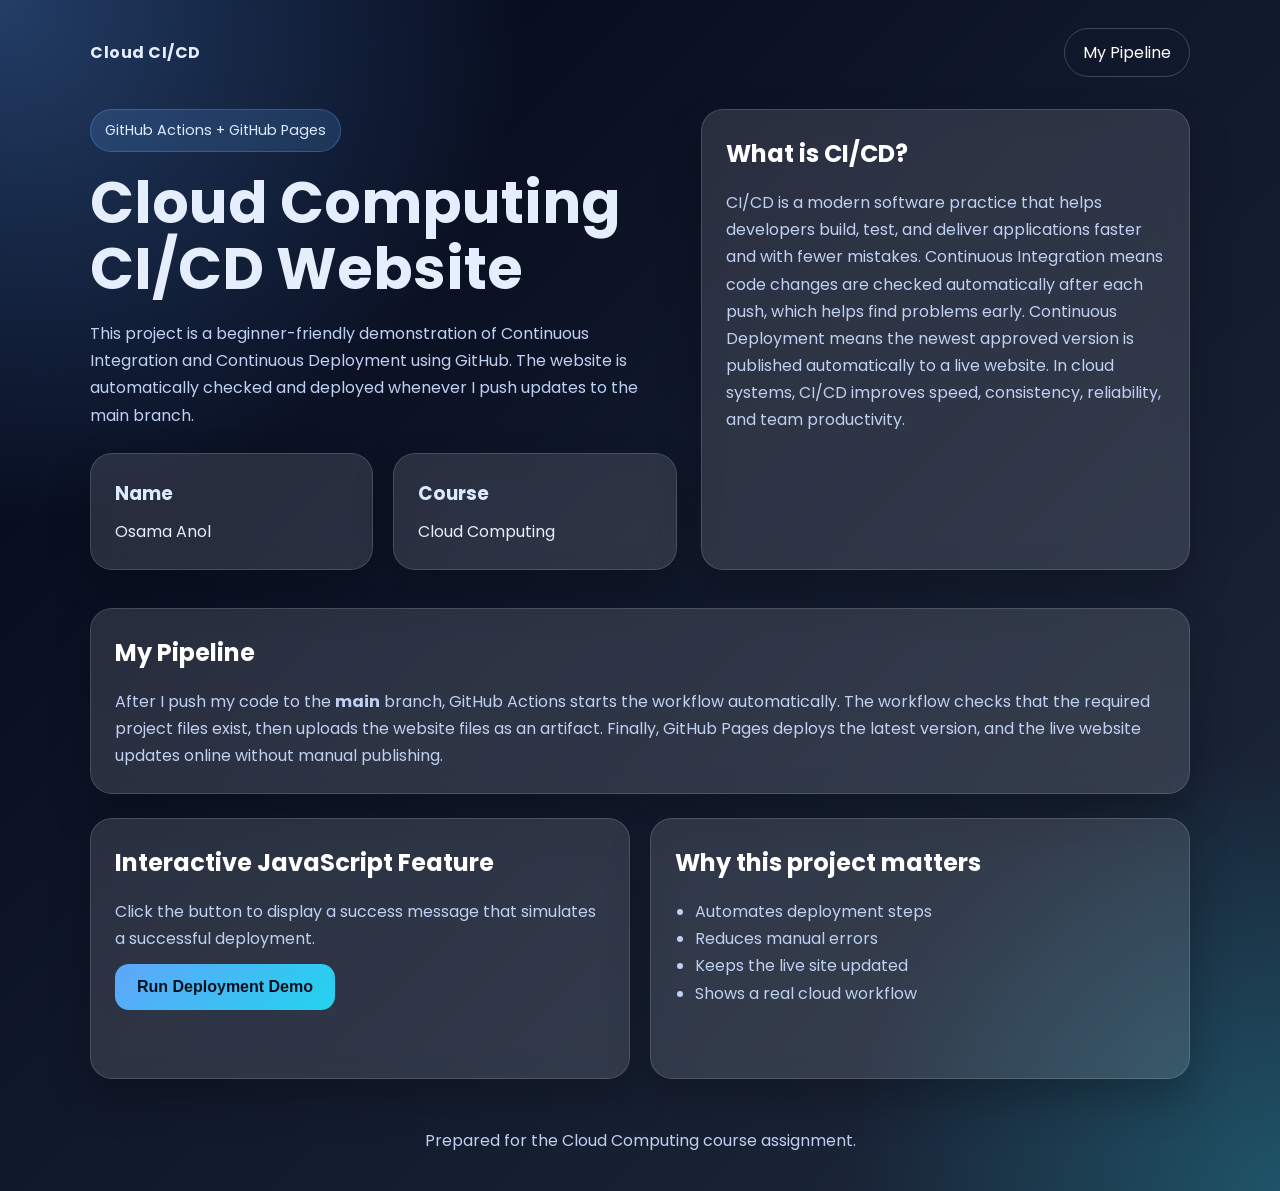
==== index.html @ fcd42b20 "Add files via upload" ====
<!DOCTYPE html>
<html lang="en">
<head>
  <meta charset="UTF-8" />
  <meta name="viewport" content="width=device-width, initial-scale=1.0" />
  <title>Cloud Computing CI/CD Assignment</title>
  <link rel="preconnect" href="https://fonts.googleapis.com">
  <link rel="preconnect" href="https://fonts.gstatic.com" crossorigin>
  <link href="https://fonts.googleapis.com/css2?family=Poppins:wght@300;400;600;700&display=swap" rel="stylesheet">
  <link rel="stylesheet" href="style.css" />
</head>
<body>
  <header class="hero">
    <nav class="topbar">
      <span class="logo"> Cloud CI/CD</span>
      <a href="#pipeline" class="nav-link">My Pipeline</a>
    </nav>

    <div class="hero-content">
      <div>
        <p class="badge">GitHub Actions + GitHub Pages</p>
        <h1>Cloud Computing CI/CD Website</h1>
        <p class="intro">
          This project is a beginner-friendly demonstration of Continuous Integration and
          Continuous Deployment using GitHub. The website is automatically checked and deployed
          whenever I push updates to the main branch.
        </p>
        <div class="meta-grid">
          <div class="card small-card">
            <h3>Name</h3>
            <p>Osama Anol</p>
          </div>
          <div class="card small-card">
            <h3>Course</h3>
            <p>Cloud Computing</p>
          </div>
        </div>
      </div>

      <div class="hero-box card">
        <h2>What is CI/CD?</h2>
        <p>
          CI/CD is a modern software practice that helps developers build, test, and deliver
          applications faster and with fewer mistakes. Continuous Integration means code changes
          are checked automatically after each push, which helps find problems early. Continuous
          Deployment means the newest approved version is published automatically to a live website.
          In cloud systems, CI/CD improves speed, consistency, reliability, and team productivity.
        </p>
      </div>
    </div>
  </header>

  <main class="container">
    <section id="pipeline" class="card section-card">
      <h2>My Pipeline</h2>
      <p>
        After I push my code to the <strong>main</strong> branch, GitHub Actions starts the workflow
        automatically. The workflow checks that the required project files exist, then uploads the
        website files as an artifact. Finally, GitHub Pages deploys the latest version, and the live
        website updates online without manual publishing.
      </p>
    </section>

    <section class="interactive-grid">
      <div class="card section-card">
        <h2>Interactive JavaScript Feature</h2>
        <p>
          Click the button to display a success message that simulates a successful deployment.
        </p>
        <button id="btn" class="action-btn">Run Deployment Demo</button>
        <p id="msg" class="message"></p>
      </div>

      <div class="card section-card info-panel">
        <h2>Why this project matters</h2>
        <ul>
          <li>Automates deployment steps</li>
          <li>Reduces manual errors</li>
          <li>Keeps the live site updated</li>
          <li>Shows a real cloud workflow</li>
        </ul>
      </div>
    </section>
  </main>

  <footer class="footer">
    <p>Prepared for the Cloud Computing course assignment.</p>
  </footer>

  <script src="script.js"></script>
</body>
</html>
---- style.css ----
:root {
  --bg: #0f172a;
  --panel: rgba(255, 255, 255, 0.12);
  --text: #e5eefc;
  --muted: #bfd0f2;
  --accent: #60a5fa;
  --accent-2: #22d3ee;
  --shadow: 0 20px 40px rgba(0, 0, 0, 0.25);
}

* {
  box-sizing: border-box;
  margin: 0;
  padding: 0;
}

html {
  scroll-behavior: smooth;
}

body {
  font-family: "Poppins", sans-serif;
  color: var(--text);
  background:
    radial-gradient(circle at top left, rgba(96, 165, 250, 0.35), transparent 30%),
    radial-gradient(circle at bottom right, rgba(34, 211, 238, 0.25), transparent 25%),
    linear-gradient(135deg, #020617, #0f172a 45%, #1e293b);
  min-height: 100vh;
  line-height: 1.7;
}

.hero,
.container,
.footer {
  width: min(1100px, 92%);
  margin: auto;
}

.hero {
  padding: 28px 0 10px;
}

.topbar {
  display: flex;
  justify-content: space-between;
  align-items: center;
  margin-bottom: 32px;
}

.logo {
  font-weight: 700;
  letter-spacing: 0.5px;
}

.nav-link,
.nav-link:visited {
  color: white;
  text-decoration: none;
  padding: 10px 18px;
  border: 1px solid rgba(255, 255, 255, 0.2);
  border-radius: 999px;
}

.hero-content {
  display: grid;
  grid-template-columns: 1.2fr 1fr;
  gap: 24px;
  align-items: stretch;
}

.badge {
  display: inline-block;
  background: rgba(96, 165, 250, 0.18);
  border: 1px solid rgba(96, 165, 250, 0.3);
  color: #dbeafe;
  padding: 8px 14px;
  border-radius: 999px;
  margin-bottom: 18px;
  font-size: 0.9rem;
}

h1 {
  font-size: clamp(2rem, 5vw, 3.6rem);
  line-height: 1.15;
  margin-bottom: 18px;
}

h2 {
  margin-bottom: 14px;
  color: white;
}

h3 {
  margin-bottom: 8px;
  color: #dbeafe;
}

.intro,
.section-card p,
.hero-box p,
li,
.footer p {
  color: var(--muted);
}

.meta-grid,
.interactive-grid {
  display: grid;
  grid-template-columns: repeat(2, 1fr);
  gap: 20px;
  margin-top: 24px;
}

.card {
  background: var(--panel);
  border: 1px solid rgba(255, 255, 255, 0.14);
  backdrop-filter: blur(12px);
  border-radius: 22px;
  box-shadow: var(--shadow);
}

.small-card,
.section-card,
.hero-box {
  padding: 24px;
}

.container {
  padding: 28px 0 20px;
}

.section-card {
  margin-bottom: 24px;
}

.info-panel ul {
  padding-left: 20px;
}

.action-btn {
  margin-top: 12px;
  background: linear-gradient(135deg, var(--accent), var(--accent-2));
  color: #03111f;
  border: none;
  padding: 14px 22px;
  border-radius: 14px;
  font-size: 1rem;
  font-weight: 700;
  cursor: pointer;
  transition: transform 0.2s ease, box-shadow 0.2s ease;
}

.action-btn:hover {
  transform: translateY(-2px);
  box-shadow: 0 12px 24px rgba(34, 211, 238, 0.25);
}

.message {
  margin-top: 16px;
  min-height: 28px;
  font-weight: 600;
  color: #fef08a;
}

.footer {
  padding: 4px 0 36px;
  text-align: center;
}

@media (max-width: 860px) {
  .hero-content,
  .interactive-grid,
  .meta-grid {
    grid-template-columns: 1fr;
  }

  .topbar {
    flex-direction: column;
    gap: 14px;
  }
}
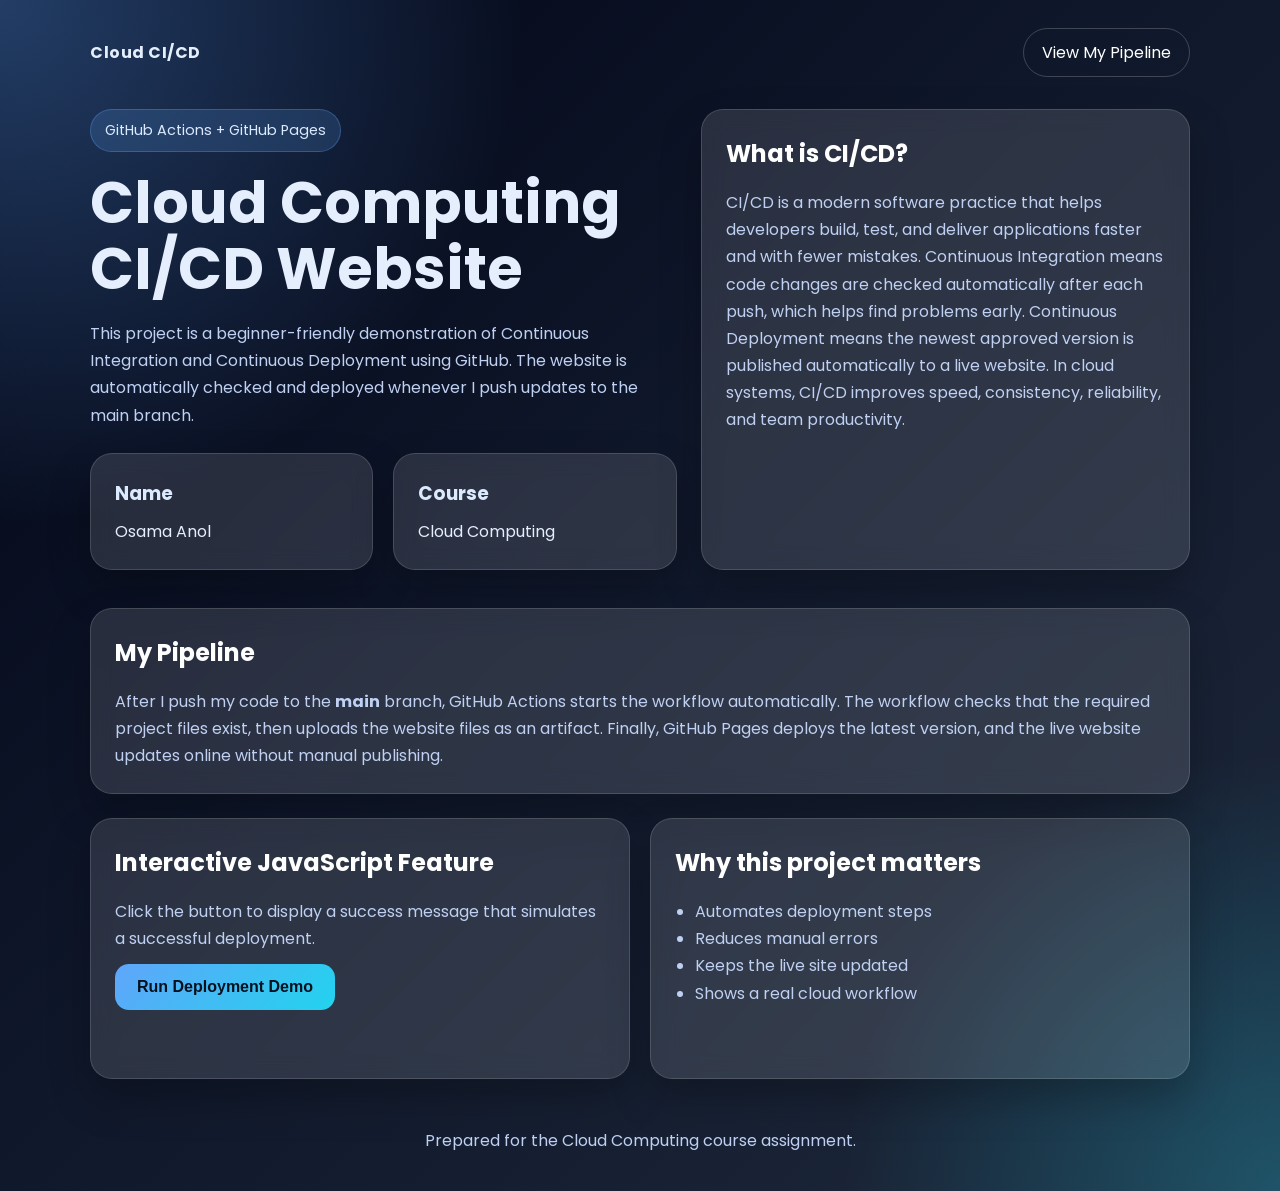
==== commit 547f2e7d: "Change link text from 'My Pipeline' to 'View My Pipeline'" ====
--- a/index.html
+++ b/index.html
@@ -13,7 +13,7 @@
   <header class="hero">
     <nav class="topbar">
       <span class="logo"> Cloud CI/CD</span>
-      <a href="#pipeline" class="nav-link">My Pipeline</a>
+      <a href="#pipeline" class="nav-link">View My Pipeline</a>
     </nav>
 
     <div class="hero-content">
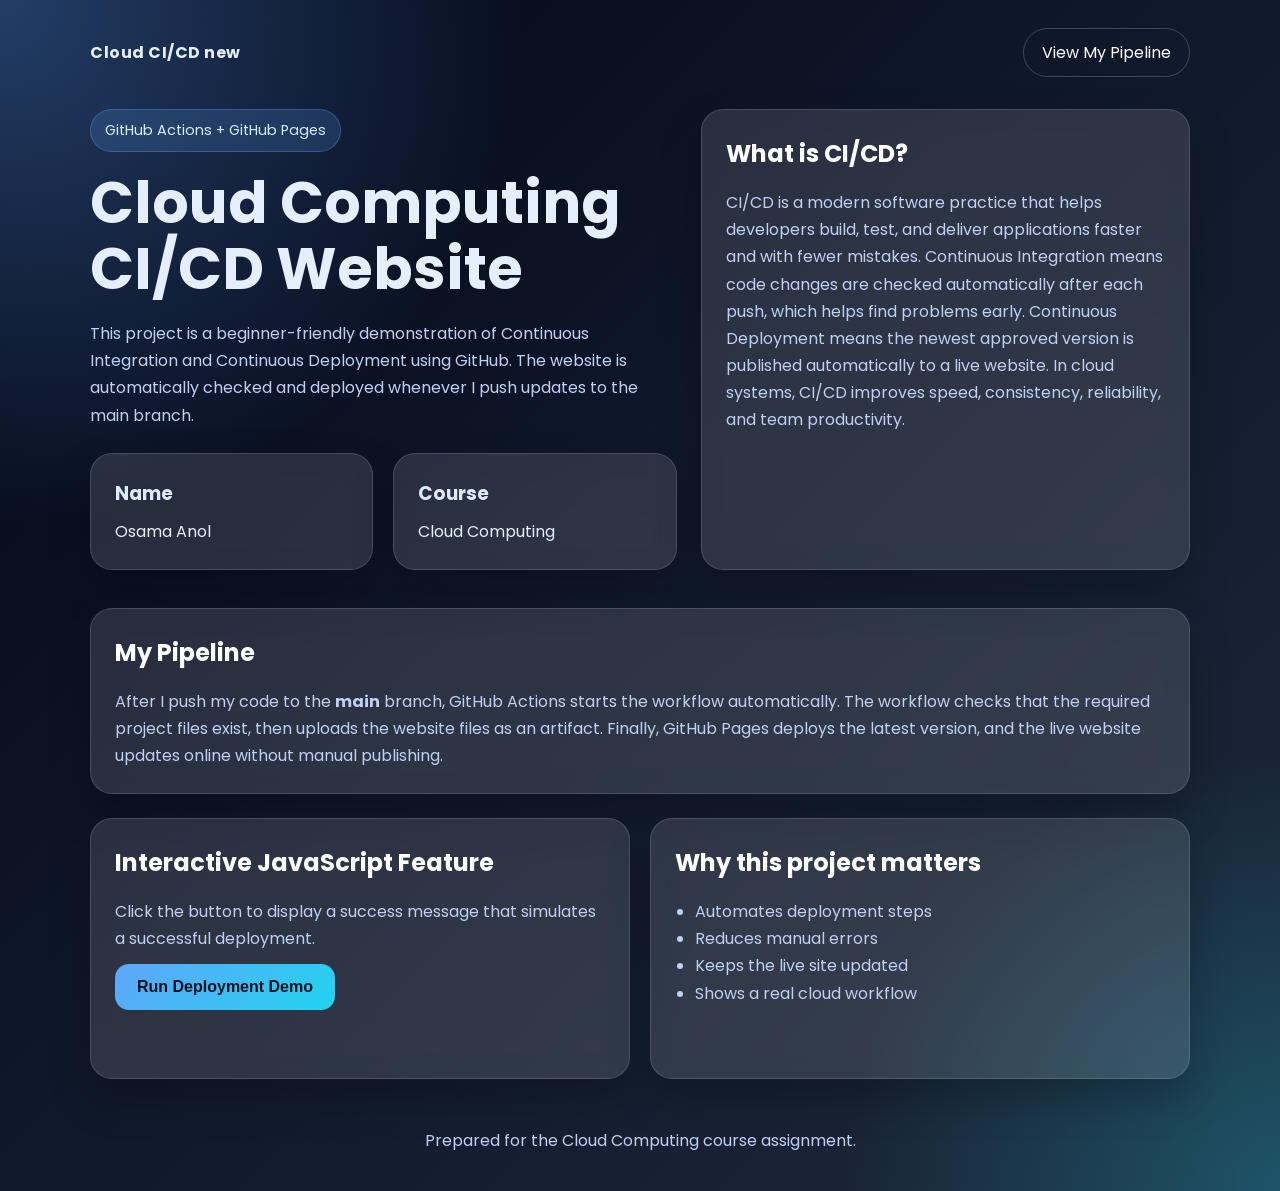
==== commit c5cc4988: "Update new titel" ====
--- a/index.html
+++ b/index.html
@@ -12,7 +12,7 @@
 <body>
   <header class="hero">
     <nav class="topbar">
-      <span class="logo"> Cloud CI/CD</span>
+      <span class="logo"> Cloud CI/CD new </span>
       <a href="#pipeline" class="nav-link">View My Pipeline</a>
     </nav>
 
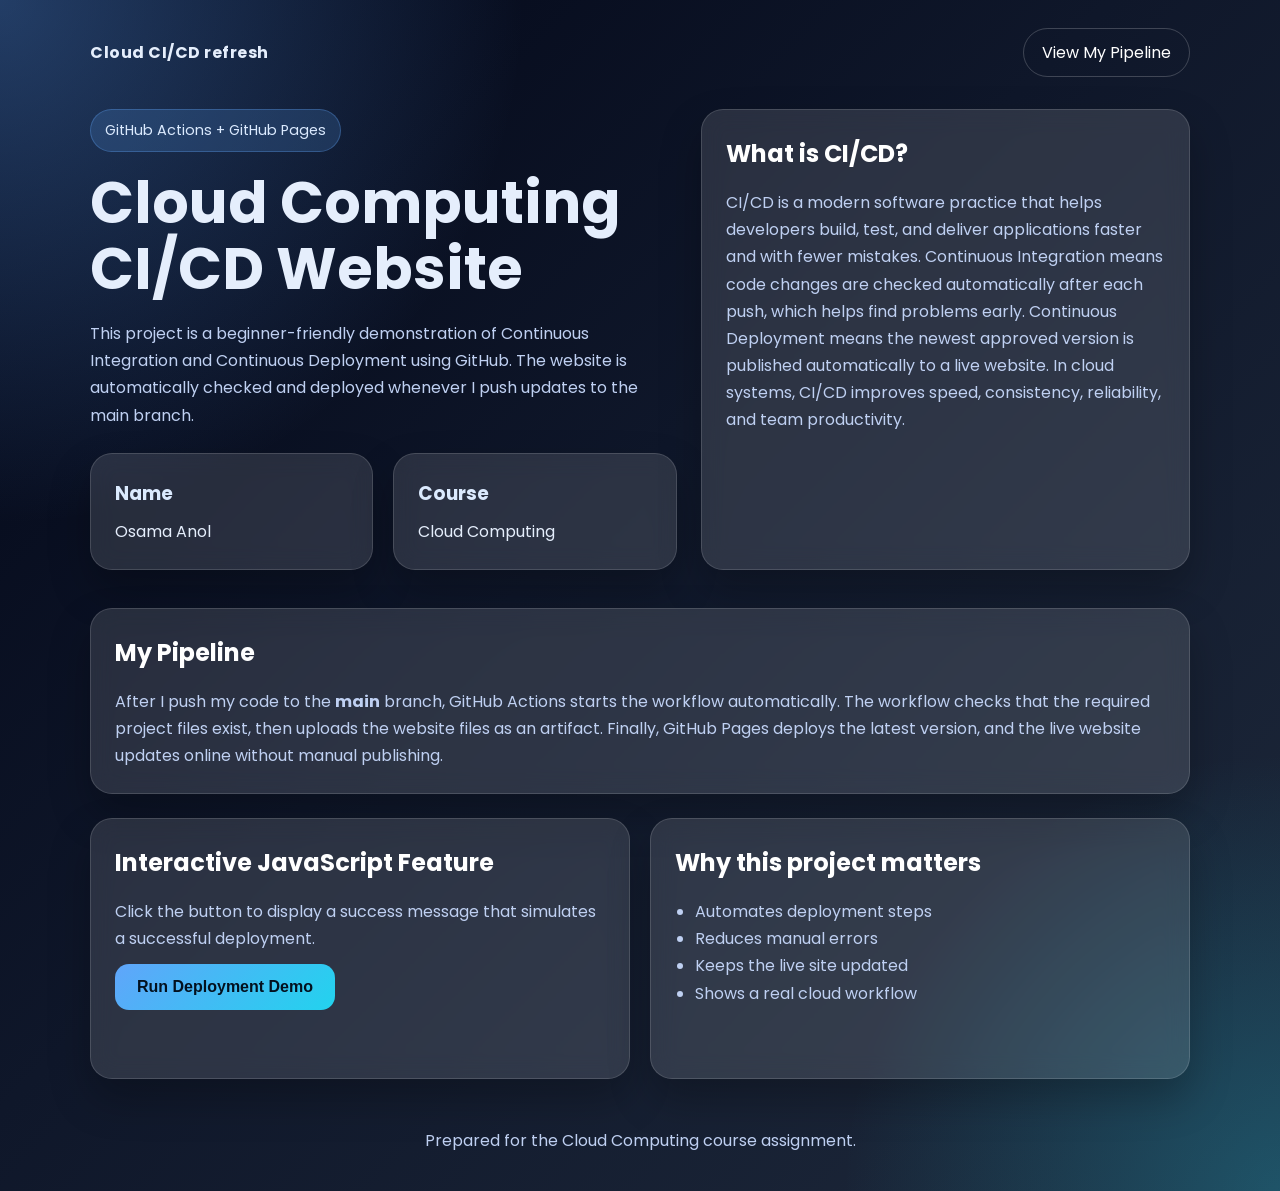
==== commit af965268: "Update  'refresh'" ====
--- a/index.html
+++ b/index.html
@@ -12,7 +12,7 @@
 <body>
   <header class="hero">
     <nav class="topbar">
-      <span class="logo"> Cloud CI/CD new </span>
+      <span class="logo"> Cloud CI/CD refresh </span>
       <a href="#pipeline" class="nav-link">View My Pipeline</a>
     </nav>
 
@@ -68,7 +68,7 @@
           Click the button to display a success message that simulates a successful deployment.
         </p>
         <button id="btn" class="action-btn">Run Deployment Demo</button>
-        <p id="msg" class="message"></p>
+        <p id="msg" class="message"x></p>
       </div>
 
       <div class="card section-card info-panel">
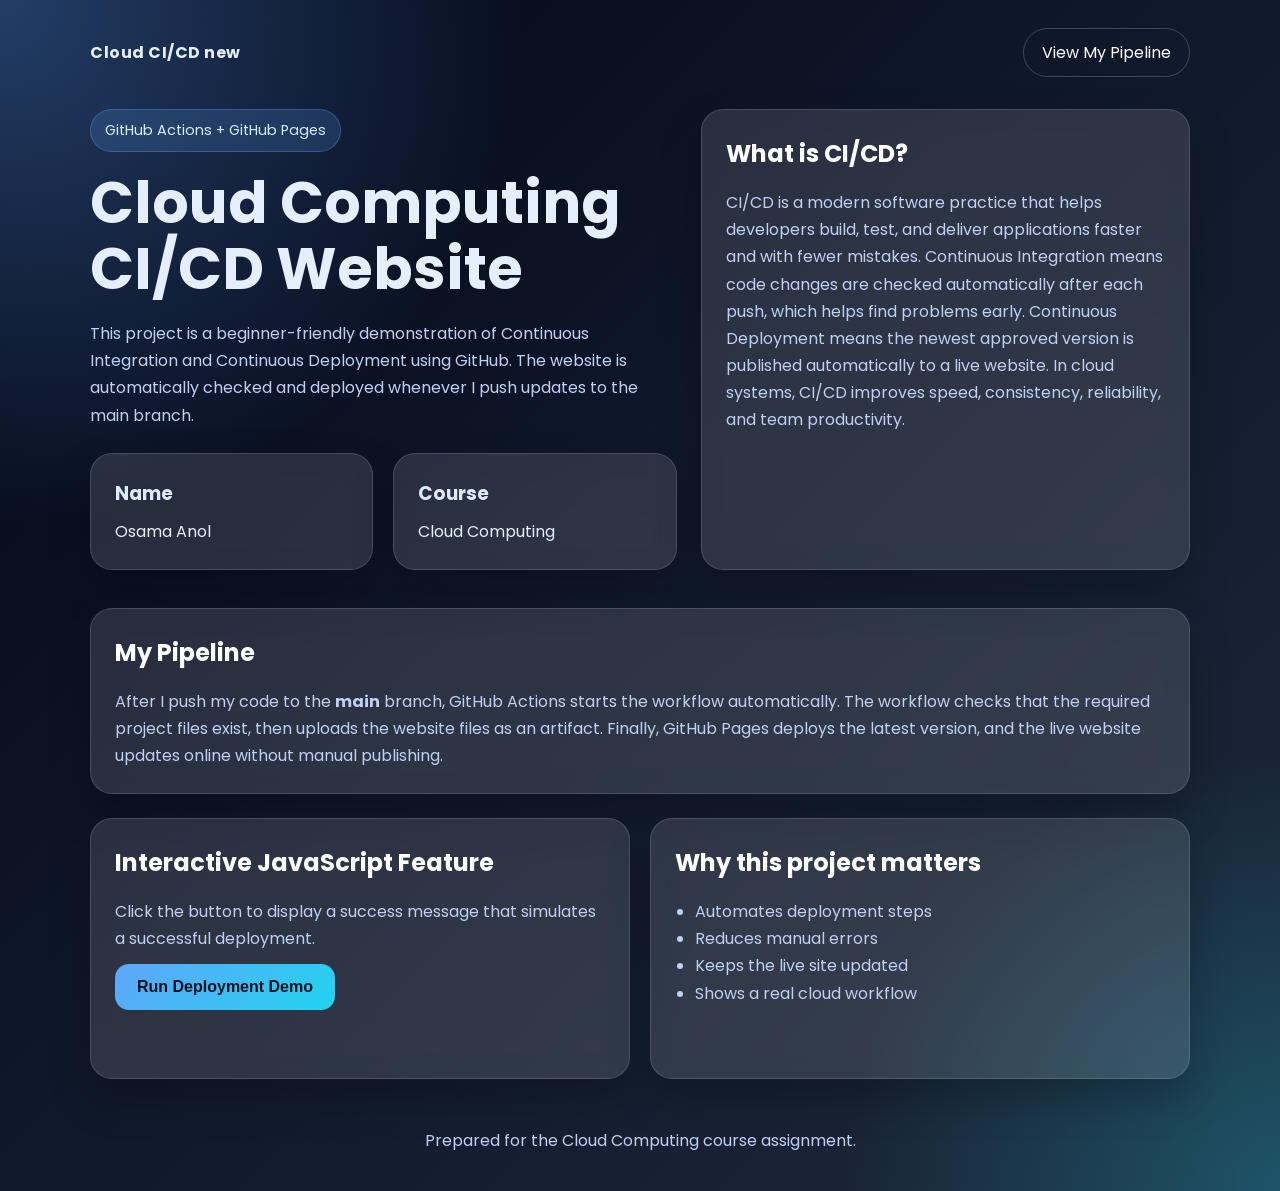
==== commit 6fcd3afe: "new titail" ====
--- a/index.html
+++ b/index.html
@@ -12,7 +12,7 @@
 <body>
   <header class="hero">
     <nav class="topbar">
-      <span class="logo"> Cloud CI/CD refresh </span>
+      <span class="logo"> Cloud CI/CD new  </span>
       <a href="#pipeline" class="nav-link">View My Pipeline</a>
     </nav>
 
